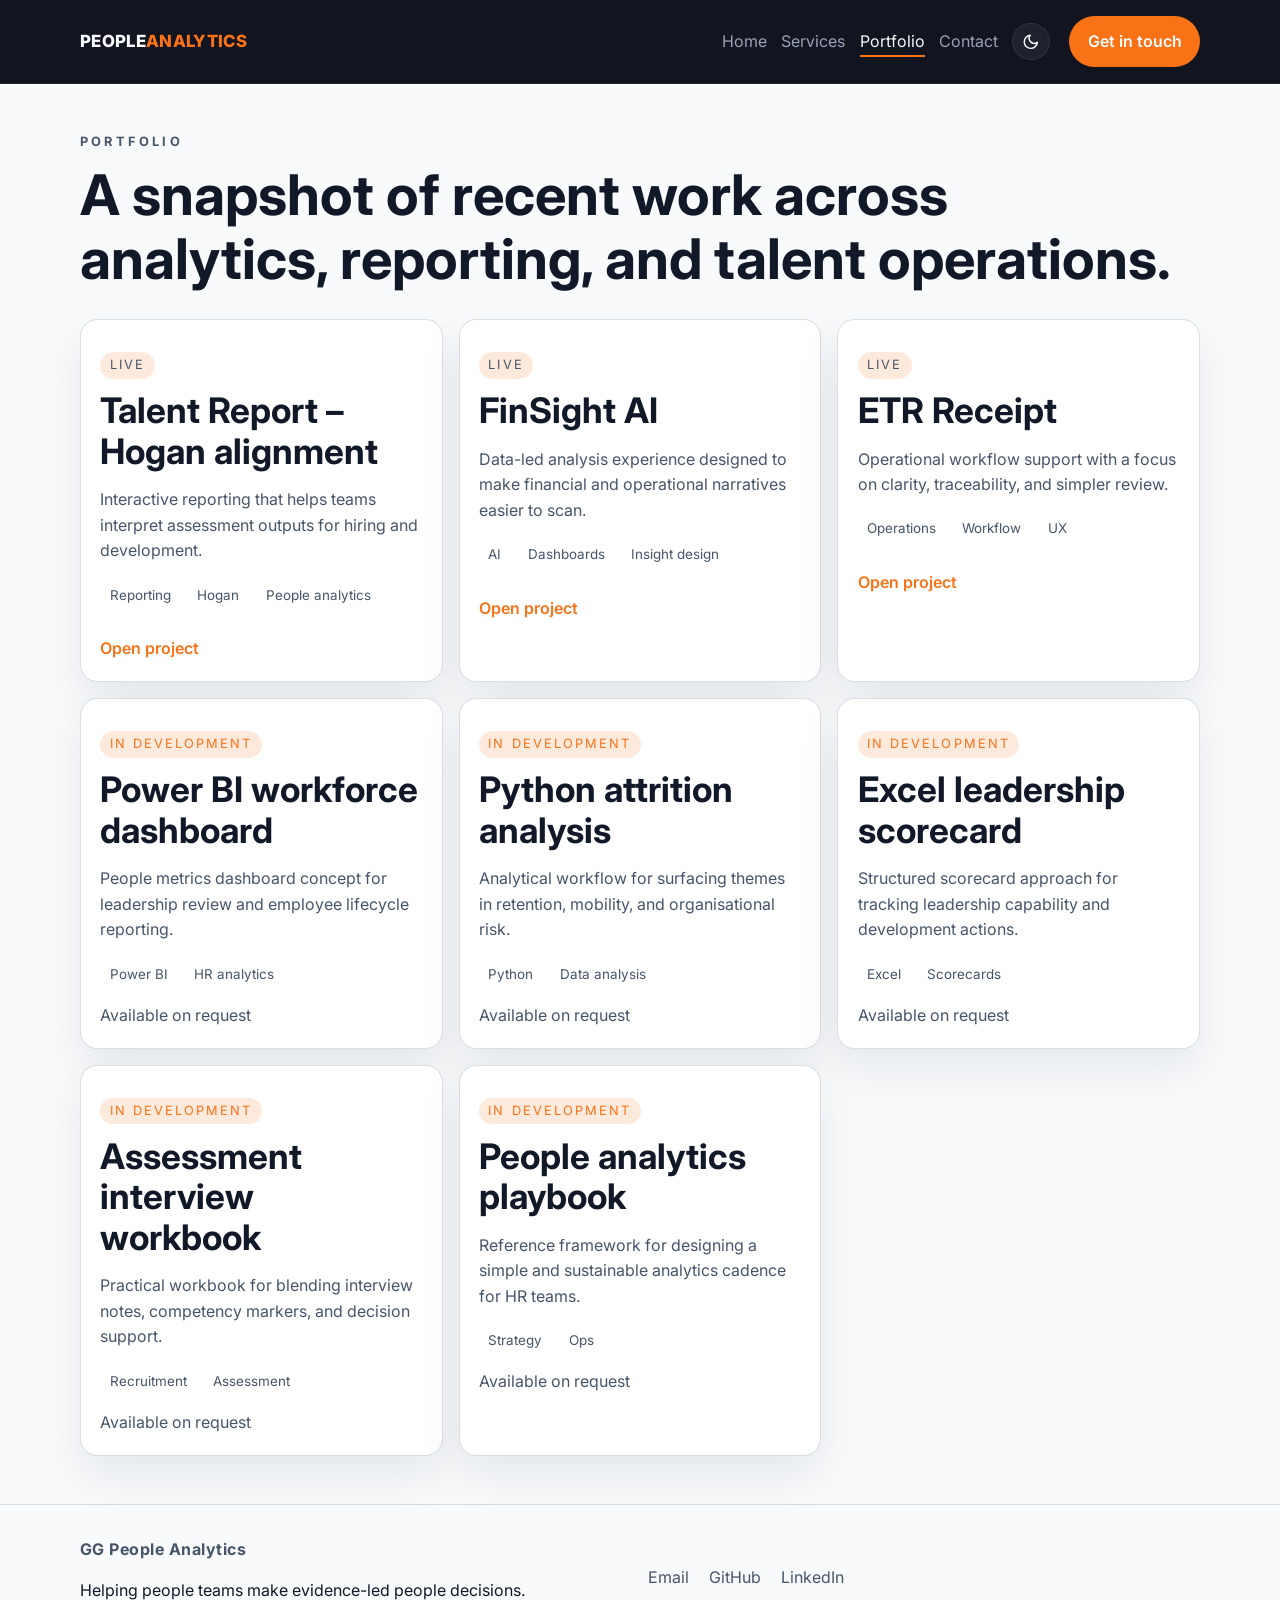
==== portfolio.html @ dbf43972 "Redesign site as multi-page layout with About section photo Adds portfolio.html and services.html as" ====
<!DOCTYPE html>
<html lang="en">
  <head>
    <meta charset="UTF-8" />
    <meta name="viewport" content="width=device-width, initial-scale=1.0" />
    <title>Portfolio | Gicheha People Analytics</title>
    <link rel="stylesheet" href="css/style.css" />
    <script>
      (function () {
        var stored = localStorage.getItem('theme');
        document.documentElement.setAttribute('data-theme', stored === 'dark' ? 'dark' : 'light');
      })();
    </script>
  </head>
  <body>
    <header class="site-header">
      <div class="container nav-bar">
        <a class="brand" href="index.html"><span class="brand-primary">People</span><span class="brand-accent">Analytics</span></a>
        <nav aria-label="Primary navigation">
          <ul class="nav-list">
            <li><a href="index.html">Home</a></li>
            <li><a href="services.html">Services</a></li>
            <li><a href="portfolio.html" aria-current="page">Portfolio</a></li>
            <li><a href="index.html#contact">Contact</a></li>
            <li>
              <button type="button" class="theme-toggle" id="themeToggle" aria-label="Toggle dark mode">
                <svg class="icon-moon" viewBox="0 0 24 24" fill="none" stroke="currentColor" stroke-width="2" stroke-linecap="round" stroke-linejoin="round"><path d="M21 12.79A9 9 0 1 1 11.21 3 7 7 0 0 0 21 12.79z"></path></svg>
                <svg class="icon-sun" viewBox="0 0 24 24" fill="none" stroke="currentColor" stroke-width="2" stroke-linecap="round" stroke-linejoin="round"><circle cx="12" cy="12" r="5"></circle><line x1="12" y1="1" x2="12" y2="3"></line><line x1="12" y1="21" x2="12" y2="23"></line><line x1="4.22" y1="4.22" x2="5.64" y2="5.64"></line><line x1="18.36" y1="18.36" x2="19.78" y2="19.78"></line><line x1="1" y1="12" x2="3" y2="12"></line><line x1="21" y1="12" x2="23" y2="12"></line><line x1="4.22" y1="19.78" x2="5.64" y2="18.36"></line><line x1="18.36" y1="5.64" x2="19.78" y2="4.22"></line></svg>
              </button>
            </li>
            <li><a class="button primary nav-cta" href="index.html#contact">Get in touch</a></li>
          </ul>
        </nav>
      </div>
    </header>

    <main id="main-content">
      <section class="section">
        <div class="container">
          <div class="section-heading">
            <p class="eyebrow">Portfolio</p>
            <h1>A snapshot of recent work across analytics, reporting, and talent operations.</h1>
          </div>
          <div class="card-grid">
            <article class="card">
              <p class="pill">Live</p>
              <h2>Talent Report – Hogan alignment</h2>
              <p>Interactive reporting that helps teams interpret assessment outputs for hiring and development.</p>
              <p class="tag-list"><span>Reporting</span><span>Hogan</span><span>People analytics</span></p>
              <a href="https://github.com/gichgg" target="_blank" rel="noopener">Open project</a>
            </article>
            <article class="card">
              <p class="pill">Live</p>
              <h2>FinSight AI</h2>
              <p>Data-led analysis experience designed to make financial and operational narratives easier to scan.</p>
              <p class="tag-list"><span>AI</span><span>Dashboards</span><span>Insight design</span></p>
              <a href="https://github.com/gichgg" target="_blank" rel="noopener">Open project</a>
            </article>
            <article class="card">
              <p class="pill">Live</p>
              <h2>ETR Receipt</h2>
              <p>Operational workflow support with a focus on clarity, traceability, and simpler review.</p>
              <p class="tag-list"><span>Operations</span><span>Workflow</span><span>UX</span></p>
              <a href="https://github.com/gichgg" target="_blank" rel="noopener">Open project</a>
            </article>
            <article class="card">
              <p class="pill dev">In development</p>
              <h2>Power BI workforce dashboard</h2>
              <p>People metrics dashboard concept for leadership review and employee lifecycle reporting.</p>
              <p class="tag-list"><span>Power BI</span><span>HR analytics</span></p>
              <span class="muted-link">Available on request</span>
            </article>
            <article class="card">
              <p class="pill dev">In development</p>
              <h2>Python attrition analysis</h2>
              <p>Analytical workflow for surfacing themes in retention, mobility, and organisational risk.</p>
              <p class="tag-list"><span>Python</span><span>Data analysis</span></p>
              <span class="muted-link">Available on request</span>
            </article>
            <article class="card">
              <p class="pill dev">In development</p>
              <h2>Excel leadership scorecard</h2>
              <p>Structured scorecard approach for tracking leadership capability and development actions.</p>
              <p class="tag-list"><span>Excel</span><span>Scorecards</span></p>
              <span class="muted-link">Available on request</span>
            </article>
            <article class="card">
              <p class="pill dev">In development</p>
              <h2>Assessment interview workbook</h2>
              <p>Practical workbook for blending interview notes, competency markers, and decision support.</p>
              <p class="tag-list"><span>Recruitment</span><span>Assessment</span></p>
              <span class="muted-link">Available on request</span>
            </article>
            <article class="card">
              <p class="pill dev">In development</p>
              <h2>People analytics playbook</h2>
              <p>Reference framework for designing a simple and sustainable analytics cadence for HR teams.</p>
              <p class="tag-list"><span>Strategy</span><span>Ops</span></p>
              <span class="muted-link">Available on request</span>
            </article>
          </div>
        </div>
      </section>
    </main>

    <footer class="site-footer">
      <div class="container footer-layout">
        <div>
          <a class="brand" href="index.html">GG People Analytics</a>
          <p>Helping people teams make evidence-led people decisions.</p>
        </div>
        <div>
          <a href="mailto:gicheha.gitau@gmail.com">Email</a>
          <a href="https://github.com/gichgg" target="_blank" rel="noopener">GitHub</a>
          <a href="https://www.linkedin.com/in/gichehagitau" target="_blank" rel="noopener">LinkedIn</a>
        </div>
      </div>
    </footer>
    <script src="js/main.js"></script>
  </body>
</html>
---- css/style.css ----
@import url('https://fonts.googleapis.com/css2?family=Inter:wght@400;500;600;700&display=swap');

:root {
  color-scheme: light;
  --bg: #f8fafc;
  --surface: #ffffff;
  --surface-strong: #f1f5f9;
  --text: #111827;
  --muted: #475569;
  --accent: #f97316;
  --accent-strong: #ea580c;
  --border: rgba(148, 163, 184, 0.35);
  --shadow: 0 20px 45px rgba(15, 23, 42, 0.08);
  --header-bg: #12141f;
  --header-border: rgba(255, 255, 255, 0.08);
  --header-text: #f8fafc;
  --header-muted: #98a2b8;
}

:root[data-theme="dark"] {
  color-scheme: dark;
  --bg: #0b0d14;
  --surface: #141824;
  --surface-strong: #1b202e;
  --text: #e5e7eb;
  --muted: #94a3b8;
  --border: rgba(148, 163, 184, 0.18);
  --shadow: 0 20px 45px rgba(0, 0, 0, 0.35);
}

* {
  box-sizing: border-box;
}

html {
  scroll-behavior: smooth;
}

body {
  margin: 0;
  font-family: Inter, "Segoe UI", Roboto, Arial, sans-serif;
  background: var(--bg);
  color: var(--text);
  line-height: 1.6;
}

a {
  color: var(--accent);
  text-decoration: none;
}

a:hover,
a:focus-visible {
  color: var(--accent-strong);
}

img {
  max-width: 100%;
  display: block;
}

button,
input,
select,
textarea {
  font: inherit;
}

.skip-link {
  position: absolute;
  left: -999px;
  top: 0;
  background: var(--accent);
  color: var(--bg);
  padding: 0.75rem 1rem;
  z-index: 100;
}

.skip-link:focus {
  left: 1rem;
  top: 1rem;
}

.container {
  width: min(1120px, calc(100% - 2rem));
  margin: 0 auto;
}

.site-header {
  position: sticky;
  top: 0;
  z-index: 20;
  background: var(--header-bg);
  border-bottom: 1px solid var(--header-border);
}

.nav-bar {
  display: flex;
  align-items: center;
  justify-content: space-between;
  padding: 1rem 0;
  gap: 1rem;
}

.brand {
  font-weight: 700;
  letter-spacing: 0.03em;
  color: var(--text);
}

.site-header .brand {
  font-weight: 800;
  text-transform: uppercase;
  letter-spacing: 0.02em;
  font-size: 1.05rem;
}

.brand-primary {
  color: var(--header-text);
}

.brand-accent {
  color: var(--accent);
}

.nav-list {
  display: flex;
  align-items: center;
  gap: 0.9rem;
  list-style: none;
  margin: 0;
  padding: 0;
  flex-wrap: wrap;
}

.nav-list a {
  color: var(--header-muted);
}

.nav-list a:hover,
.nav-list a:focus-visible,
.nav-list a[aria-current="page"] {
  color: var(--header-text);
}

.nav-list a[aria-current="page"] {
  position: relative;
}

.nav-list a[aria-current="page"]::after {
  content: "";
  position: absolute;
  left: 0;
  right: 0;
  bottom: -6px;
  height: 2px;
  background: var(--accent);
}

.theme-toggle {
  display: inline-flex;
  align-items: center;
  justify-content: center;
  width: 2.35rem;
  height: 2.35rem;
  border-radius: 999px;
  background: rgba(255, 255, 255, 0.06);
  border: 1px solid var(--header-border);
  color: var(--header-text);
  cursor: pointer;
}

.theme-toggle:hover,
.theme-toggle:focus-visible {
  background: rgba(255, 255, 255, 0.12);
}

.theme-toggle svg {
  width: 1.1rem;
  height: 1.1rem;
}

.theme-toggle .icon-sun {
  display: none;
}

:root[data-theme="dark"] .theme-toggle .icon-moon {
  display: none;
}

:root[data-theme="dark"] .theme-toggle .icon-sun {
  display: block;
}

.button {
  display: inline-flex;
  align-items: center;
  justify-content: center;
  border-radius: 999px;
  padding: 0.8rem 1.15rem;
  font-weight: 600;
  transition: transform 180ms ease, background 180ms ease;
}

.button:hover,
.button:focus-visible {
  transform: translateY(-1px);
}

.button.primary {
  background: var(--accent);
  color: var(--bg);
}

.button.primary:hover,
.button.primary:focus-visible {
  background: var(--accent-strong);
  color: var(--bg);
}

.button.secondary {
  background: var(--surface);
  border: 1px solid var(--border);
  color: var(--text);
}

.nav-cta {
  margin-left: 0.3rem;
}

.hero {
  padding: 4.5rem 0 3rem;
}

.hero-grid,
.footer-layout {
  display: grid;
  gap: 2rem;
}

.eyebrow {
  text-transform: uppercase;
  letter-spacing: 0.25em;
  color: var(--accent);
  font-size: 0.8rem;
  font-weight: 700;
  margin: 0 0 0.65rem;
}

h1,
h2,
h3 {
  line-height: 1.15;
  margin-top: 0;
}

h1 {
  font-size: clamp(2rem, 5vw, 3.5rem);
  margin-bottom: 1rem;
}

h2 {
  font-size: clamp(1.5rem, 3.4vw, 2.2rem);
  margin-bottom: 0.7rem;
}

.hero-copy,
.section-heading p,
.card p,
.contact-detail {
  color: var(--muted);
  max-width: 64ch;
}

.hero-actions {
  display: flex;
  flex-wrap: wrap;
  gap: 0.85rem;
  margin: 1.5rem 0 1.8rem;
}

.stats {
  display: grid;
  gap: 1rem;
  list-style: none;
  padding: 0;
  margin: 0;
}

.stats li {
  background: rgba(255, 255, 255, 0.03);
  border: 1px solid var(--border);
  border-radius: 1rem;
  padding: 1rem;
}

.stats strong {
  display: block;
  font-size: 1.05rem;
  margin-bottom: 0.25rem;
}

.stats span {
  color: var(--muted);
  font-size: 0.95rem;
}

.hero-art {
  display: flex;
  justify-content: center;
  align-items: center;
}

.hero-art img {
  width: min(100%, 420px);
  border-radius: 1.25rem;
  border: 1px solid var(--border);
  box-shadow: var(--shadow);
  background: #ffffff;
}

.section {
  padding: 3rem 0;
}

.about-grid {
  display: grid;
  gap: 2rem;
  align-items: start;
}

.about-photo img {
  width: min(100%, 320px);
  height: auto;
  border-radius: 1.25rem;
  border: 1px solid var(--border);
  box-shadow: var(--shadow);
  object-fit: cover;
  object-position: center 20%;
  aspect-ratio: 3 / 4;
  margin: 0 auto;
}

.section-heading {
  margin-bottom: 1.7rem;
}

.card-grid {
  display: grid;
  gap: 1rem;
}

.card {
  background: var(--surface);
  border: 1px solid var(--border);
  border-radius: 1.1rem;
  padding: 1.2rem;
  box-shadow: var(--shadow);
}

.card ul {
  padding-left: 1rem;
  color: var(--muted);
}

.card a {
  display: inline-block;
  margin-top: 0.8rem;
  font-weight: 600;
}

.pill {
  display: inline-block;
  margin-bottom: 0.7rem;
  padding: 0.2rem 0.6rem;
  border-radius: 999px;
  background: rgba(249, 115, 22, 0.15);
  color: var(--accent);
  font-size: 0.8rem;
  text-transform: uppercase;
  letter-spacing: 0.16em;
}

.pill.dev {
  background: rgba(249, 115, 22, 0.15);
  color: var(--accent);
}

.tag-list {
  display: flex;
  flex-wrap: wrap;
  gap: 0.45rem;
  margin: 0.8rem 0;
}

.tag-list span {
  background: rgba(255, 255, 255, 0.06);
  border-radius: 999px;
  padding: 0.3rem 0.6rem;
  color: var(--muted);
  font-size: 0.84rem;
}

.muted-link {
  color: var(--muted);
}

.contact-content {
  max-width: 64ch;
}

.site-footer {
  padding: 2rem 0 3rem;
  border-top: 1px solid var(--border);
}

.footer-layout {
  gap: 1rem;
}

.footer-layout a {
  display: inline-block;
  margin-right: 1rem;
  color: var(--muted);
}

@media (min-width: 768px) {
  .hero-grid,
  .footer-layout {
    grid-template-columns: repeat(2, minmax(0, 1fr));
    align-items: center;
  }

  .about-grid {
    grid-template-columns: 280px 1fr;
  }

  .card-grid {
    grid-template-columns: repeat(2, minmax(0, 1fr));
  }

  .stats {
    grid-template-columns: repeat(3, minmax(0, 1fr));
  }
}

@media (min-width: 1100px) {
  .card-grid {
    grid-template-columns: repeat(3, minmax(0, 1fr));
  }
}
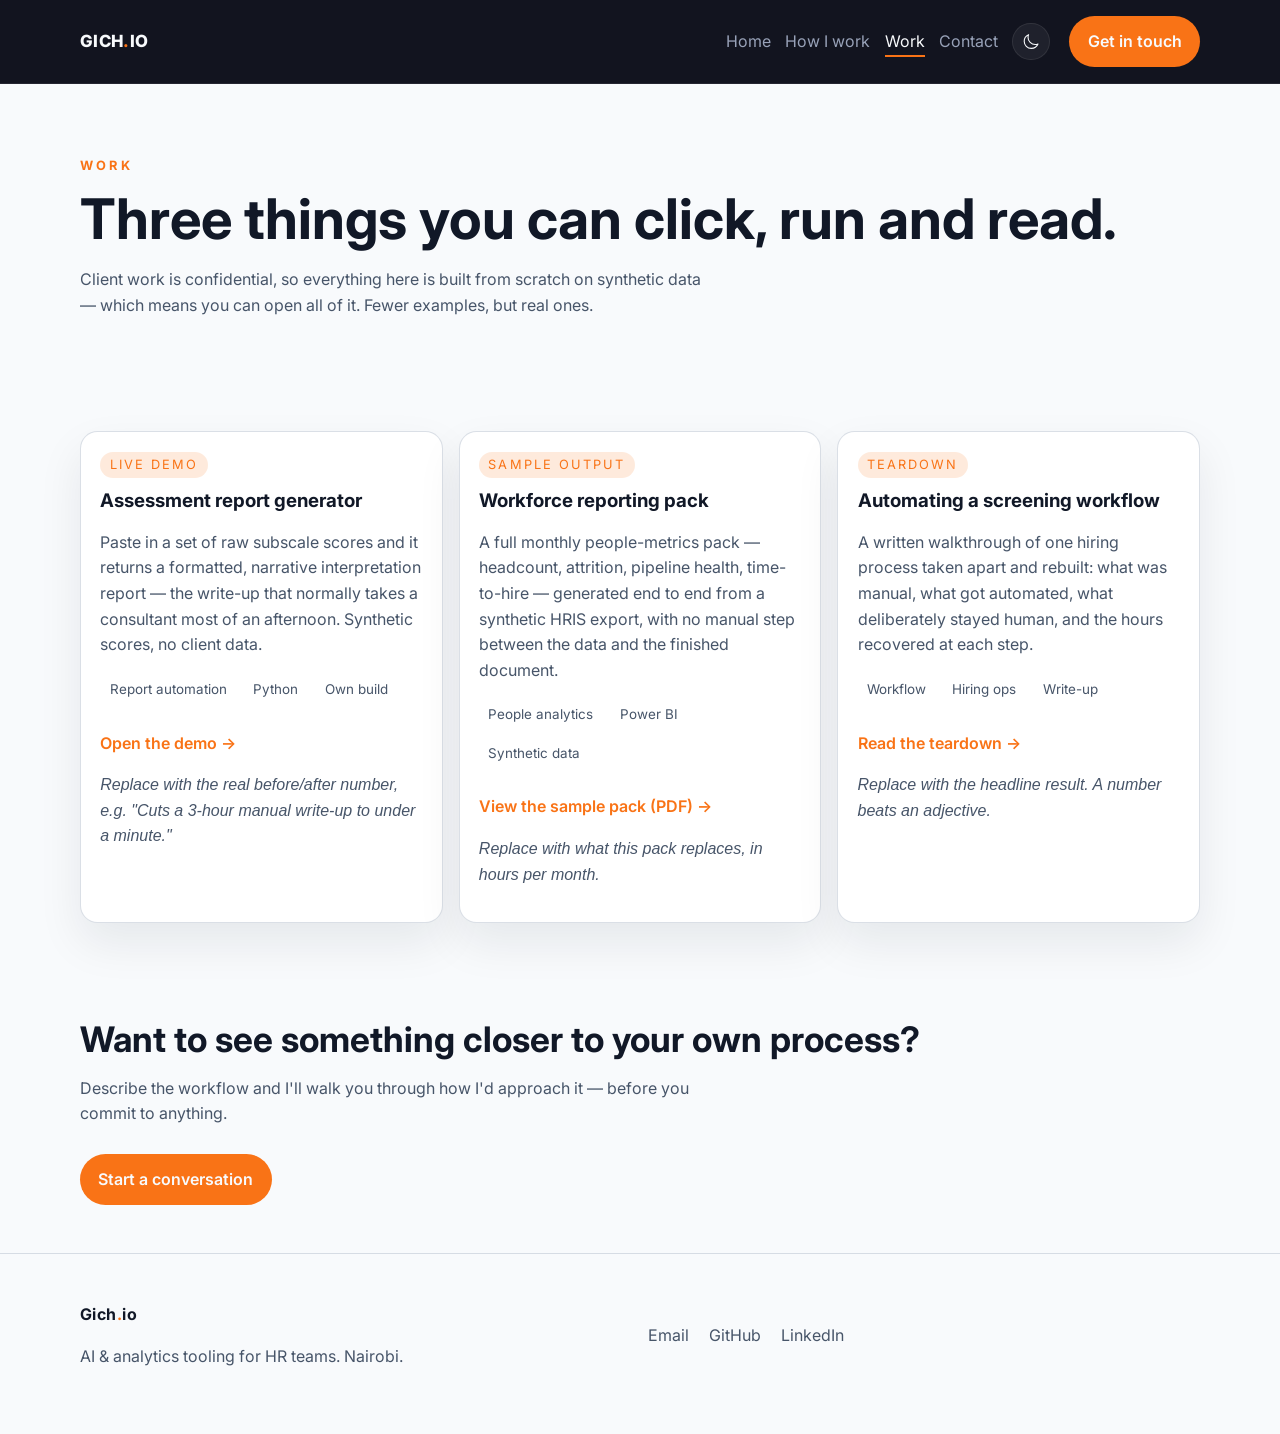
==== commit c7d80cbf: "Revamp portfolio.html with updated structure and content Updated portfolio page with new content, in" ====
--- a/portfolio.html
+++ b/portfolio.html
@@ -1,121 +1,163 @@
 <!DOCTYPE html>
-<html lang="en">
-  <head>
-    <meta charset="UTF-8" />
-    <meta name="viewport" content="width=device-width, initial-scale=1.0" />
-    <title>Portfolio | Gicheha People Analytics</title>
-    <link rel="stylesheet" href="css/style.css" />
-    <script>
-      (function () {
-        var stored = localStorage.getItem('theme');
-        document.documentElement.setAttribute('data-theme', stored === 'dark' ? 'dark' : 'light');
-      })();
-    </script>
-  </head>
-  <body>
-    <header class="site-header">
-      <div class="container nav-bar">
-        <a class="brand" href="index.html"><span class="brand-primary">People</span><span class="brand-accent">Analytics</span></a>
-        <nav aria-label="Primary navigation">
-          <ul class="nav-list">
-            <li><a href="index.html">Home</a></li>
-            <li><a href="services.html">Services</a></li>
-            <li><a href="portfolio.html" aria-current="page">Portfolio</a></li>
-            <li><a href="index.html#contact">Contact</a></li>
-            <li>
-              <button type="button" class="theme-toggle" id="themeToggle" aria-label="Toggle dark mode">
-                <svg class="icon-moon" viewBox="0 0 24 24" fill="none" stroke="currentColor" stroke-width="2" stroke-linecap="round" stroke-linejoin="round"><path d="M21 12.79A9 9 0 1 1 11.21 3 7 7 0 0 0 21 12.79z"></path></svg>
-                <svg class="icon-sun" viewBox="0 0 24 24" fill="none" stroke="currentColor" stroke-width="2" stroke-linecap="round" stroke-linejoin="round"><circle cx="12" cy="12" r="5"></circle><line x1="12" y1="1" x2="12" y2="3"></line><line x1="12" y1="21" x2="12" y2="23"></line><line x1="4.22" y1="4.22" x2="5.64" y2="5.64"></line><line x1="18.36" y1="18.36" x2="19.78" y2="19.78"></line><line x1="1" y1="12" x2="3" y2="12"></line><line x1="21" y1="12" x2="23" y2="12"></line><line x1="4.22" y1="19.78" x2="5.64" y2="18.36"></line><line x1="18.36" y1="5.64" x2="19.78" y2="4.22"></line></svg>
-              </button>
-            </li>
-            <li><a class="button primary nav-cta" href="index.html#contact">Get in touch</a></li>
-          </ul>
-        </nav>
+<html lang="en-GB">
+<head>
+<meta charset="UTF-8" />
+<meta name="viewport" content="width=device-width, initial-scale=1.0" />
+<meta name="robots" content="noindex, nofollow" />
+<title>Work | Gich Gitau</title>
+<meta name="description" content="Three demonstrations of automated HR reporting, analytics and workflow tooling." />
+<link rel="stylesheet" href="css/style.css" />
+<script src="js/main.js"></script>
+</head>
+<body>
+<a class="skip-link" href="#main">Skip to content</a>
+
+<!--
+  ============================================================================
+  READ THIS BEFORE PUBLISHING.
+
+  These three cards are SLOTS, not finished work. Each needs a real, clickable
+  artefact built on your own time, with synthetic data and zero CC IP.
+  Replace the placeholder href and the italic note with the live URL and the
+  real before/after number.
+
+  Do not publish this page until at least ONE slot is genuinely live.
+  A page of promises is worse than no page — it was the main credibility
+  problem with the previous version.
+  ============================================================================
+-->
+
+<header class="site-header">
+  <div class="container nav-bar">
+    <a class="brand" href="index.html"><span class="brand-primary">Gich</span><span class="brand-accent">.</span><span class="brand-primary">io</span></a>
+    <nav aria-label="Primary">
+      <ul class="nav-list">
+        <li><a href="index.html">Home</a></li>
+        <li><a href="services.html">How I work</a></li>
+        <li><a href="portfolio.html" aria-current="page">Work</a></li>
+        <li><a href="index.html#contact">Contact</a></li>
+        <li>
+          <button class="theme-toggle" id="themeToggle" type="button" aria-label="Toggle dark mode">
+            <svg class="icon-sun" xmlns="http://www.w3.org/2000/svg" fill="none" viewBox="0 0 24 24" stroke-width="1.5" stroke="currentColor"><path stroke-linecap="round" stroke-linejoin="round" d="M12 3v2.25M12 18.75V21m8.25-9H18.75M5.25 12H3m15.364-6.364-1.591 1.591M6.227 17.773l-1.59 1.59M18.364 18.364l-1.591-1.591M6.227 6.227 4.636 4.636M12 8.25a3.75 3.75 0 1 0 0 7.5 3.75 3.75 0 0 0 0-7.5z"/></svg>
+            <svg class="icon-moon" xmlns="http://www.w3.org/2000/svg" fill="none" viewBox="0 0 24 24" stroke-width="1.5" stroke="currentColor"><path stroke-linecap="round" stroke-linejoin="round" d="M21.752 15.002A9.72 9.72 0 0 1 18 15.75c-5.385 0-9.75-4.365-9.75-9.75 0-1.33.266-2.597.748-3.752A9.753 9.753 0 0 0 3 11.25C3 16.635 7.365 21 12.75 21a9.753 9.753 0 0 0 9.002-5.998z"/></svg>
+          </button>
+        </li>
+        <li class="nav-cta"><a class="button primary" href="index.html#contact">Get in touch</a></li>
+      </ul>
+    </nav>
+  </div>
+</header>
+
+<main id="main">
+
+  <section class="hero">
+    <div class="container">
+      <p class="eyebrow">Work</p>
+      <h1>Three things you can click, run and read.</h1>
+      <p class="hero-copy">
+        Client work is confidential, so everything here is built from scratch on synthetic data —
+        which means you can open all of it. Fewer examples, but real ones.
+      </p>
+    </div>
+  </section>
+
+  <section class="section">
+    <div class="container">
+      <div class="card-grid">
+
+        <!-- SLOT 1 — the clickable demo. Replace href with the live demo URL. -->
+        <article class="card">
+          <span class="pill">Live demo</span>
+          <h3>Assessment report generator</h3>
+          <p>
+            Paste in a set of raw subscale scores and it returns a formatted, narrative
+            interpretation report — the write-up that normally takes a consultant most of an
+            afternoon. Synthetic scores, no client data.
+          </p>
+          <div class="tag-list">
+            <span>Report automation</span>
+            <span>Python</span>
+            <span>Own build</span>
+          </div>
+          <a href="#">Open the demo →</a>
+          <p class="contact-detail">
+            <em>Replace with the real before/after number, e.g. "Cuts a 3-hour manual write-up to
+            under a minute."</em>
+          </p>
+        </article>
+
+        <!-- SLOT 2 — the anonymised sample output. Replace href with the PDF. -->
+        <article class="card">
+          <span class="pill">Sample output</span>
+          <h3>Workforce reporting pack</h3>
+          <p>
+            A full monthly people-metrics pack — headcount, attrition, pipeline health,
+            time-to-hire — generated end to end from a synthetic HRIS export, with no manual step
+            between the data and the finished document.
+          </p>
+          <div class="tag-list">
+            <span>People analytics</span>
+            <span>Power BI</span>
+            <span>Synthetic data</span>
+          </div>
+          <a href="#">View the sample pack (PDF) →</a>
+          <p class="contact-detail">
+            <em>Replace with what this pack replaces, in hours per month.</em>
+          </p>
+        </article>
+
+        <!-- SLOT 3 — the written teardown. Replace href with the post. -->
+        <article class="card">
+          <span class="pill">Teardown</span>
+          <h3>Automating a screening workflow</h3>
+          <p>
+            A written walkthrough of one hiring process taken apart and rebuilt: what was manual,
+            what got automated, what deliberately stayed human, and the hours recovered at each
+            step.
+          </p>
+          <div class="tag-list">
+            <span>Workflow</span>
+            <span>Hiring ops</span>
+            <span>Write-up</span>
+          </div>
+          <a href="#">Read the teardown →</a>
+          <p class="contact-detail">
+            <em>Replace with the headline result. A number beats an adjective.</em>
+          </p>
+        </article>
+
       </div>
-    </header>
+    </div>
+  </section>
 
-    <main id="main-content">
-      <section class="section">
-        <div class="container">
-          <div class="section-heading">
-            <p class="eyebrow">Portfolio</p>
-            <h1>A snapshot of recent work across analytics, reporting, and talent operations.</h1>
-          </div>
-          <div class="card-grid">
-            <article class="card">
-              <p class="pill">Live</p>
-              <h2>Talent Report – Hogan alignment</h2>
-              <p>Interactive reporting that helps teams interpret assessment outputs for hiring and development.</p>
-              <p class="tag-list"><span>Reporting</span><span>Hogan</span><span>People analytics</span></p>
-              <a href="https://github.com/gichgg" target="_blank" rel="noopener">Open project</a>
-            </article>
-            <article class="card">
-              <p class="pill">Live</p>
-              <h2>FinSight AI</h2>
-              <p>Data-led analysis experience designed to make financial and operational narratives easier to scan.</p>
-              <p class="tag-list"><span>AI</span><span>Dashboards</span><span>Insight design</span></p>
-              <a href="https://github.com/gichgg" target="_blank" rel="noopener">Open project</a>
-            </article>
-            <article class="card">
-              <p class="pill">Live</p>
-              <h2>ETR Receipt</h2>
-              <p>Operational workflow support with a focus on clarity, traceability, and simpler review.</p>
-              <p class="tag-list"><span>Operations</span><span>Workflow</span><span>UX</span></p>
-              <a href="https://github.com/gichgg" target="_blank" rel="noopener">Open project</a>
-            </article>
-            <article class="card">
-              <p class="pill dev">In development</p>
-              <h2>Power BI workforce dashboard</h2>
-              <p>People metrics dashboard concept for leadership review and employee lifecycle reporting.</p>
-              <p class="tag-list"><span>Power BI</span><span>HR analytics</span></p>
-              <span class="muted-link">Available on request</span>
-            </article>
-            <article class="card">
-              <p class="pill dev">In development</p>
-              <h2>Python attrition analysis</h2>
-              <p>Analytical workflow for surfacing themes in retention, mobility, and organisational risk.</p>
-              <p class="tag-list"><span>Python</span><span>Data analysis</span></p>
-              <span class="muted-link">Available on request</span>
-            </article>
-            <article class="card">
-              <p class="pill dev">In development</p>
-              <h2>Excel leadership scorecard</h2>
-              <p>Structured scorecard approach for tracking leadership capability and development actions.</p>
-              <p class="tag-list"><span>Excel</span><span>Scorecards</span></p>
-              <span class="muted-link">Available on request</span>
-            </article>
-            <article class="card">
-              <p class="pill dev">In development</p>
-              <h2>Assessment interview workbook</h2>
-              <p>Practical workbook for blending interview notes, competency markers, and decision support.</p>
-              <p class="tag-list"><span>Recruitment</span><span>Assessment</span></p>
-              <span class="muted-link">Available on request</span>
-            </article>
-            <article class="card">
-              <p class="pill dev">In development</p>
-              <h2>People analytics playbook</h2>
-              <p>Reference framework for designing a simple and sustainable analytics cadence for HR teams.</p>
-              <p class="tag-list"><span>Strategy</span><span>Ops</span></p>
-              <span class="muted-link">Available on request</span>
-            </article>
-          </div>
-        </div>
-      </section>
-    </main>
+  <section class="section">
+    <div class="container">
+      <div class="section-heading">
+        <h2>Want to see something closer to your own process?</h2>
+        <p>
+          Describe the workflow and I'll walk you through how I'd approach it — before you commit
+          to anything.
+        </p>
+      </div>
+      <a class="button primary" href="index.html#contact">Start a conversation</a>
+    </div>
+  </section>
 
-    <footer class="site-footer">
-      <div class="container footer-layout">
-        <div>
-          <a class="brand" href="index.html">GG People Analytics</a>
-          <p>Helping people teams make evidence-led people decisions.</p>
-        </div>
-        <div>
-          <a href="mailto:gicheha.gitau@gmail.com">Email</a>
-          <a href="https://github.com/gichgg" target="_blank" rel="noopener">GitHub</a>
-          <a href="https://www.linkedin.com/in/gichehagitau" target="_blank" rel="noopener">LinkedIn</a>
-        </div>
-      </div>
-    </footer>
-    <script src="js/main.js"></script>
-  </body>
+</main>
+
+<footer class="site-footer">
+  <div class="container footer-layout">
+    <div>
+      <p class="brand">Gich<span class="brand-accent">.</span>io</p>
+      <p class="contact-detail">AI &amp; analytics tooling for HR teams. Nairobi.</p>
+    </div>
+    <div>
+      <a class="muted-link" href="mailto:gicheha.gitau@gmail.com">Email</a>
+      <a class="muted-link" href="https://github.com/gichgg">GitHub</a>
+      <a class="muted-link" href="https://www.linkedin.com/in/gichehagitau">LinkedIn</a>
+    </div>
+  </div>
+</footer>
+
+</body>
 </html>
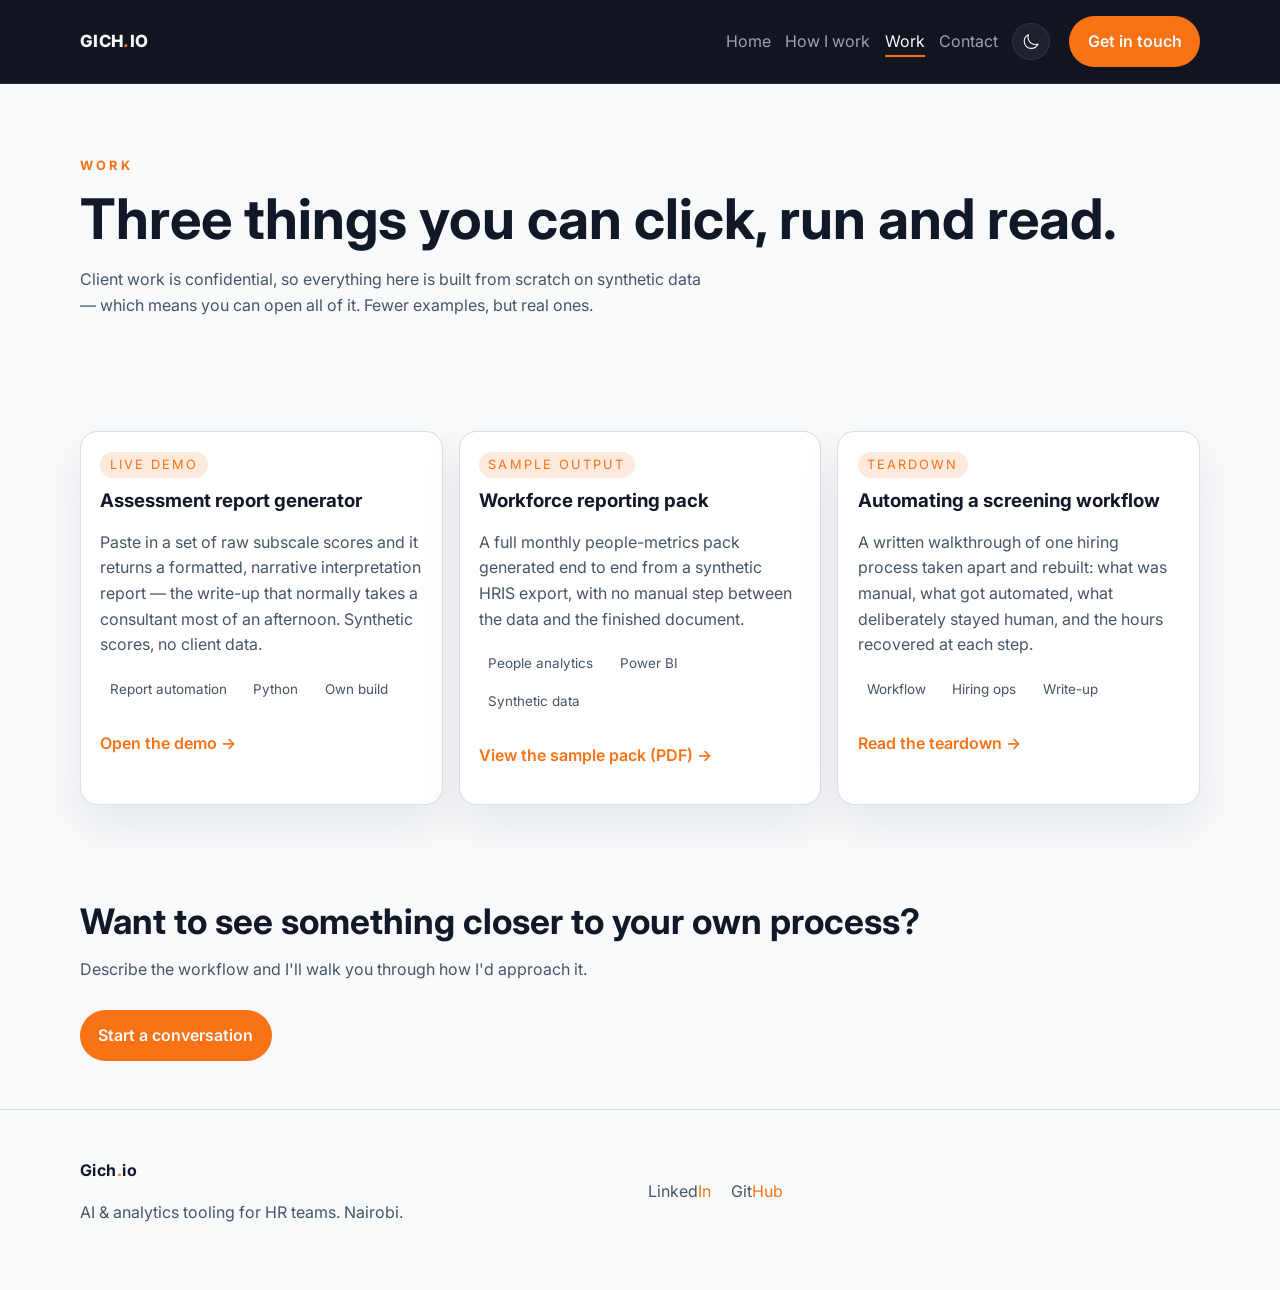
==== commit 42ea3f8d: "Typo Corrections" ====
--- a/portfolio.html
+++ b/portfolio.html
@@ -80,10 +80,7 @@
             <span>Own build</span>
           </div>
           <a href="#">Open the demo →</a>
-          <p class="contact-detail">
-            <em>Replace with the real before/after number, e.g. "Cuts a 3-hour manual write-up to
-            under a minute."</em>
-          </p>
+
         </article>
 
         <!-- SLOT 2 — the anonymised sample output. Replace href with the PDF. -->
@@ -91,8 +88,7 @@
           <span class="pill">Sample output</span>
           <h3>Workforce reporting pack</h3>
           <p>
-            A full monthly people-metrics pack — headcount, attrition, pipeline health,
-            time-to-hire — generated end to end from a synthetic HRIS export, with no manual step
+            A full monthly people-metrics pack generated end to end from a synthetic HRIS export, with no manual step
             between the data and the finished document.
           </p>
           <div class="tag-list">
@@ -102,8 +98,7 @@
           </div>
           <a href="#">View the sample pack (PDF) →</a>
           <p class="contact-detail">
-            <em>Replace with what this pack replaces, in hours per month.</em>
-          </p>
+    
         </article>
 
         <!-- SLOT 3 — the written teardown. Replace href with the post. -->
@@ -122,8 +117,7 @@
           </div>
           <a href="#">Read the teardown →</a>
           <p class="contact-detail">
-            <em>Replace with the headline result. A number beats an adjective.</em>
-          </p>
+
         </article>
 
       </div>
@@ -135,8 +129,7 @@
       <div class="section-heading">
         <h2>Want to see something closer to your own process?</h2>
         <p>
-          Describe the workflow and I'll walk you through how I'd approach it — before you commit
-          to anything.
+          Describe the workflow and I'll walk you through how I'd approach it.
         </p>
       </div>
       <a class="button primary" href="index.html#contact">Start a conversation</a>
@@ -152,9 +145,8 @@
       <p class="contact-detail">AI &amp; analytics tooling for HR teams. Nairobi.</p>
     </div>
     <div>
-      <a class="muted-link" href="mailto:gicheha.gitau@gmail.com">Email</a>
-      <a class="muted-link" href="https://github.com/gichgg">GitHub</a>
-      <a class="muted-link" href="https://www.linkedin.com/in/gichehagitau">LinkedIn</a>
+     <a class="muted-link" href="https://www.linkedin.com/in/gichehagitau">Linked<span class="brand-accent">In</span></a>
+      <a class="muted-link" href="https://github.com/gichgg">Git<span class="brand-accent">Hub</span></a>
     </div>
   </div>
 </footer>
